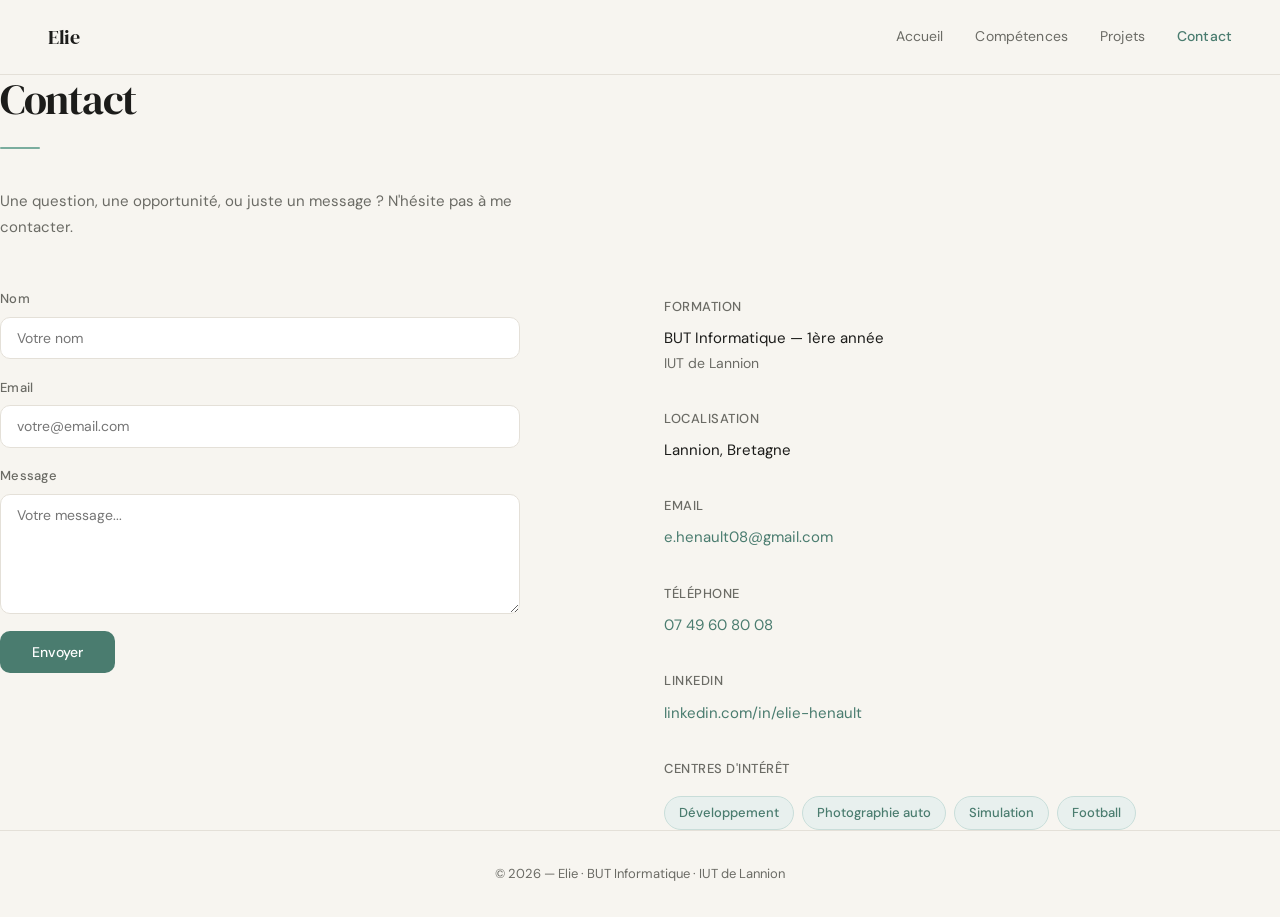
==== contact.html @ 0fcafd8c "Add files via upload" ====
<!DOCTYPE html>
<html lang="fr">
<head>
  <meta charset="UTF-8">
  <meta name="viewport" content="width=device-width, initial-scale=1.0">
  <title>Contact — Elie</title>
  <link rel="stylesheet" href="style.css">
</head>
<body>

<nav>
  <a href="index.html" class="nav-logo">Elie</a>
  <ul class="nav-links">
    <li><a href="index.html">Accueil</a></li>
    <li><a href="competences.html">Compétences</a></li>
    <li><a href="projets.html">Projets</a></li>
    <li><a href="contact.html" class="active">Contact</a></li>
  </ul>
</nav>

  <div class="page-header fade fade-1">
    <h1>Contact</h1>
    <div class="divider"></div>
    <p>Une question, une opportunité, ou juste un message ? N'hésite pas à me contacter.</p>
  </div>

  <div style="display: grid; grid-template-columns: 1fr 1fr; gap: 3rem; align-items: start;" class="fade fade-2">

    <form onsubmit="handleSubmit(event)">
      <div class="form-group">
        <label for="name">Nom</label>
        <input type="text" id="name" placeholder="Votre nom" required>
      </div>
      <div class="form-group">
        <label for="email">Email</label>
        <input type="email" id="email" placeholder="votre@email.com" required>
      </div>
      <div class="form-group">
        <label for="message">Message</label>
        <textarea id="message" placeholder="Votre message..." required></textarea>
      </div>
      <button type="submit" class="btn-submit">Envoyer</button>
      <p id="confirm" style="margin-top: 1rem; color: var(--accent); font-size: 14px; display: none;">
        ✓ Message envoyé, merci !
      </p>
    </form>

    <div style="padding-top: 0.5rem;">
      <div style="margin-bottom: 2rem;">
        <p style="font-size: 13px; font-weight: 500; color: var(--text-muted); text-transform: uppercase; letter-spacing: 0.04em; margin-bottom: 0.5rem;">Formation</p>
        <p style="font-size: 15px; color: var(--text);">BUT Informatique — 1ère année</p>
        <p style="font-size: 14px; color: var(--text-muted);">IUT de Lannion</p>
      </div>
      <div style="margin-bottom: 2rem;">
        <p style="font-size: 13px; font-weight: 500; color: var(--text-muted); text-transform: uppercase; letter-spacing: 0.04em; margin-bottom: 0.5rem;">Localisation</p>
        <p style="font-size: 15px; color: var(--text);">Lannion, Bretagne</p>
      </div>
      <div style="margin-bottom: 2rem;">
        <p style="font-size: 13px; font-weight: 500; color: var(--text-muted); text-transform: uppercase; letter-spacing: 0.04em; margin-bottom: 0.5rem;">Email</p>
        <a href="mailto:e.henault08@gmail.com" style="font-size: 15px; color: var(--accent); text-decoration: none;">e.henault08@gmail.com</a>
      </div>
      <div style="margin-bottom: 2rem;">
        <p style="font-size: 13px; font-weight: 500; color: var(--text-muted); text-transform: uppercase; letter-spacing: 0.04em; margin-bottom: 0.5rem;">Téléphone</p>
        <a href="tel:+33749608008" style="font-size: 15px; color: var(--accent); text-decoration: none;">07 49 60 80 08</a>
      </div>
      <div style="margin-bottom: 2rem;">
        <p style="font-size: 13px; font-weight: 500; color: var(--text-muted); text-transform: uppercase; letter-spacing: 0.04em; margin-bottom: 0.5rem;">LinkedIn</p>
        <a href="https://www.linkedin.com/in/elie-henault-b705313ba/" target="_blank" style="font-size: 15px; color: var(--accent); text-decoration: none;">linkedin.com/in/elie-henault</a>
      </div>
      <div>
        <p style="font-size: 13px; font-weight: 500; color: var(--text-muted); text-transform: uppercase; letter-spacing: 0.04em; margin-bottom: 0.75rem;">Centres d'intérêt</p>
        <div class="skills-list">
          <span class="skill-pill">Développement</span>
          <span class="skill-pill">Photographie auto</span>
          <span class="skill-pill">Simulation</span>
          <span class="skill-pill">Football</span>
        </div>
      </div>
    </div>

  </div>

</main>

<footer>
  <p>© 2026 — Elie · BUT Informatique · IUT de Lannion</p>
</footer>

<script>
  function handleSubmit(e) {
    e.preventDefault();
    document.getElementById('confirm').style.display = 'block';
    e.target.reset();
  }
</script>

</body>
</html>
---- style.css ----
@import url('https://fonts.googleapis.com/css2?family=DM+Serif+Display:ital@0;1&family=DM+Sans:wght@300;400;500&display=swap');

:root {
  --bg: #f7f5f0;
  --bg-card: #ffffff;
  --text: #1c1c1a;
  --text-muted: #6b6b65;
  --accent: #4a7c6f;
  --accent-light: #e8f0ee;
  --accent-mid: #7aad9e;
  --border: #e4e0d8;
  --tag-bg: #eef4f2;
  --tag-text: #2e6b5e;
}

* { margin: 0; padding: 0; box-sizing: border-box; }

body {
  font-family: 'DM Sans', sans-serif;
  background: var(--bg);
  color: var(--text);
  font-size: 15px;
  line-height: 1.7;
  min-height: 100vh;
}

/* NAV */
nav {
  display: flex;
  justify-content: space-between;
  align-items: center;
  padding: 1.25rem 3rem;
  background: var(--bg);
  border-bottom: 1px solid var(--border);
  position: sticky;
  top: 0;
  z-index: 100;
}

.nav-logo {
  font-family: 'DM Serif Display', serif;
  font-size: 20px;
  color: var(--text);
  text-decoration: none;
  letter-spacing: -0.02em;
}

.nav-links {
  display: flex;
  gap: 2rem;
  list-style: none;
}

.nav-links a {
  text-decoration: none;
  color: var(--text-muted);
  font-size: 14px;
  font-weight: 400;
  transition: color 0.2s;
  letter-spacing: 0.01em;
}

.nav-links a:hover,
.nav-links a.active {
  color: var(--accent);
}

.nav-links a.active {
  font-weight: 500;
}

/* PAGE WRAPPER */
.page {
  max-width: 860px;
  margin: 0 auto;
  padding: 3.5rem 2rem 5rem;
}

/* HEADINGS */
h1 {
  font-family: 'DM Serif Display', serif;
  font-size: 42px;
  font-weight: 400;
  letter-spacing: -0.03em;
  line-height: 1.15;
  color: var(--text);
}

h1 em {
  font-style: italic;
  color: var(--accent);
}

h2 {
  font-family: 'DM Serif Display', serif;
  font-size: 28px;
  font-weight: 400;
  letter-spacing: -0.02em;
  color: var(--text);
  margin-bottom: 1.5rem;
}

h3 {
  font-size: 15px;
  font-weight: 500;
  color: var(--text);
  margin-bottom: 0.4rem;
}

/* DIVIDER */
.divider {
  width: 40px;
  height: 2px;
  background: var(--accent-mid);
  margin: 1.5rem 0 2.5rem;
  border-radius: 2px;
}

/* CARDS */
.grid {
  display: grid;
  grid-template-columns: repeat(auto-fit, minmax(250px, 1fr));
  gap: 1rem;
}

.card {
  background: var(--bg-card);
  border: 1px solid var(--border);
  border-radius: 14px;
  padding: 1.4rem 1.5rem;
  transition: box-shadow 0.2s, transform 0.2s;
}

.card:hover {
  box-shadow: 0 4px 20px rgba(74, 124, 111, 0.08);
  transform: translateY(-2px);
}

/* TAGS */
.tag {
  display: inline-block;
  font-size: 11px;
  font-weight: 500;
  letter-spacing: 0.04em;
  text-transform: uppercase;
  color: var(--tag-text);
  background: var(--tag-bg);
  padding: 3px 10px;
  border-radius: 20px;
  margin-bottom: 0.75rem;
}

/* SECTION SPACING */
.section {
  margin-bottom: 4rem;
}

/* BIO */
.bio-intro {
  font-size: 18px;
  color: var(--text-muted);
  font-weight: 300;
  line-height: 1.8;
  max-width: 620px;
  margin-bottom: 2.5rem;
}

/* SKILL PILLS */
.skills-list {
  display: flex;
  flex-wrap: wrap;
  gap: 0.5rem;
  margin-top: 1rem;
}

.skill-pill {
  background: var(--accent-light);
  color: var(--accent);
  font-size: 13px;
  font-weight: 500;
  padding: 5px 14px;
  border-radius: 20px;
  border: 1px solid #c8ddd9;
}

/* CTA BUTTONS */
.cta-row {
  display: flex;
  gap: 1rem;
  margin-top: 2.5rem;
  flex-wrap: wrap;
}

.btn-primary {
  display: inline-block;
  padding: 0.7rem 1.6rem;
  background: var(--accent);
  color: #fff;
  border-radius: 10px;
  text-decoration: none;
  font-size: 14px;
  font-weight: 500;
  transition: background 0.2s;
}

.btn-primary:hover { background: #3a6b5f; }

.btn-secondary {
  display: inline-block;
  padding: 0.7rem 1.6rem;
  background: transparent;
  color: var(--accent);
  border: 1px solid var(--accent-mid);
  border-radius: 10px;
  text-decoration: none;
  font-size: 14px;
  font-weight: 500;
  transition: background 0.2s;
}

.btn-secondary:hover { background: var(--accent-light); }

/* CARD DESCRIPTION */
.card-desc {
  font-size: 14px;
  color: var(--text-muted);
  line-height: 1.65;
}

.card-subtitle {
  font-size: 13px;
  font-weight: 500;
  color: var(--text-muted);
  margin-bottom: 0.5rem;
}

/* CONTACT FORM */
.form-group {
  display: flex;
  flex-direction: column;
  gap: 0.4rem;
  margin-bottom: 1.1rem;
}

label {
  font-size: 13px;
  font-weight: 500;
  color: var(--text-muted);
  letter-spacing: 0.02em;
}

input, textarea {
  padding: 0.7rem 1rem;
  border: 1px solid var(--border);
  border-radius: 10px;
  background: var(--bg-card);
  color: var(--text);
  font-size: 14px;
  font-family: 'DM Sans', sans-serif;
  transition: border-color 0.2s;
  outline: none;
  max-width: 520px;
  width: 100%;
}

input:focus, textarea:focus {
  border-color: var(--accent-mid);
}

textarea { min-height: 120px; resize: vertical; }

.btn-submit {
  padding: 0.75rem 2rem;
  background: var(--accent);
  color: #fff;
  border: none;
  border-radius: 10px;
  font-size: 14px;
  font-weight: 500;
  font-family: 'DM Sans', sans-serif;
  cursor: pointer;
  transition: background 0.2s;
}

.btn-submit:hover { background: #3a6b5f; }

/* PAGE HEADER */
.page-header {
  margin-bottom: 3rem;
}

.page-header p {
  color: var(--text-muted);
  max-width: 540px;
  font-size: 15px;
}

/* FOOTER */
footer {
  text-align: center;
  padding: 2rem;
  font-size: 13px;
  color: var(--text-muted);
  border-top: 1px solid var(--border);
}

/* FADE IN */
@keyframes fadeUp {
  from { opacity: 0; transform: translateY(16px); }
  to   { opacity: 1; transform: translateY(0); }
}

.fade { animation: fadeUp 0.5s ease both; }
.fade-1 { animation-delay: 0.05s; }
.fade-2 { animation-delay: 0.12s; }
.fade-3 { animation-delay: 0.19s; }
.fade-4 { animation-delay: 0.26s; }

@media (max-width: 600px) {
  nav { padding: 1rem 1.25rem; }
  .nav-links { gap: 1.2rem; }
  .page { padding: 2rem 1.25rem 4rem; }
  h1 { font-size: 30px; }
}
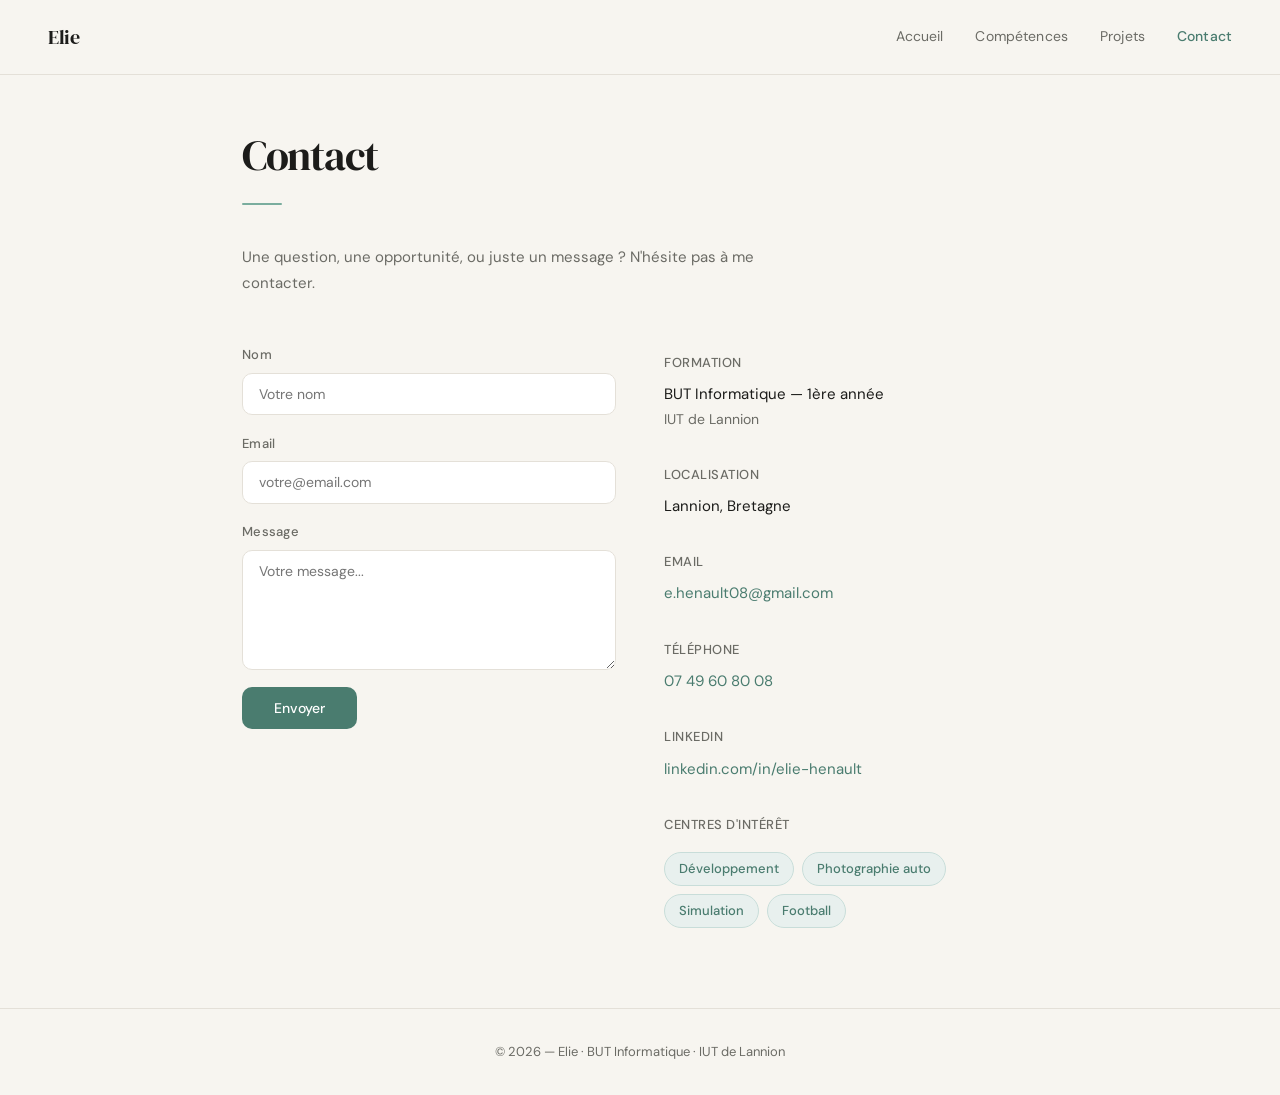
==== commit 85e551ac: "Update contact.html" ====
--- a/contact.html
+++ b/contact.html
@@ -17,6 +17,7 @@
     <li><a href="contact.html" class="active">Contact</a></li>
   </ul>
 </nav>
+<main class="page">
 
   <div class="page-header fade fade-1">
     <h1>Contact</h1>
